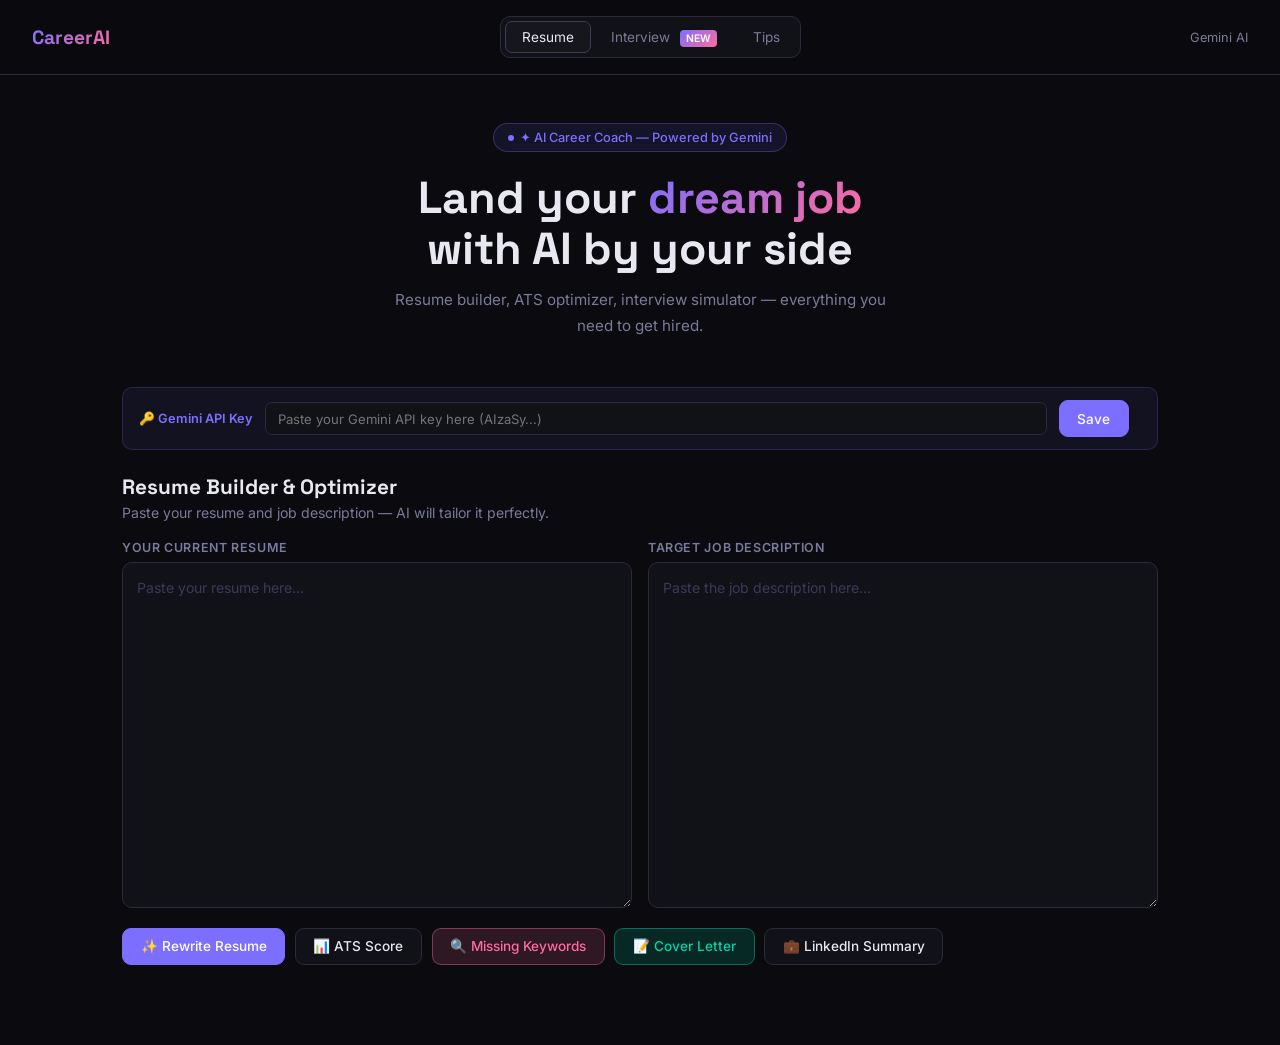
==== index.html @ 5159bd65 "Switch to llama 3.3 70b free" ====
<!DOCTYPE html>
<html lang="en">
<head>
<meta charset="UTF-8"/>
<meta name="viewport" content="width=device-width, initial-scale=1.0"/>
<title>CareerAI — Resume & Interview Coach</title>
<link href="https://fonts.googleapis.com/css2?family=Inter:wght@300;400;500;600;700&family=Space+Grotesk:wght@500;700&display=swap" rel="stylesheet"/>
<style>
:root{--bg:#0a0a0f;--surface:#111118;--card:#16161f;--border:#2a2a3a;--border-bright:#3d3d55;--accent:#7c6fff;--accent2:#ff6b9d;--accent3:#00d4aa;--text:#e8e8f0;--muted:#7a7a9a;--dim:#3a3a5a}
*{box-sizing:border-box;margin:0;padding:0}
body{font-family:'Inter',sans-serif;background:var(--bg);color:var(--text);min-height:100vh}
nav{display:flex;align-items:center;justify-content:space-between;padding:1rem 2rem;border-bottom:1px solid var(--border);position:sticky;top:0;background:rgba(10,10,15,0.95);backdrop-filter:blur(12px);z-index:100}
.logo{font-family:'Space Grotesk',sans-serif;font-size:1.2rem;font-weight:700;background:linear-gradient(135deg,var(--accent),var(--accent2));-webkit-background-clip:text;-webkit-text-fill-color:transparent}
.nav-tabs{display:flex;gap:4px;background:var(--surface);border:1px solid var(--border);border-radius:10px;padding:4px}
.nav-tab{padding:.45rem 1rem;border-radius:7px;border:none;background:transparent;color:var(--muted);font-size:.85rem;cursor:pointer;transition:all .2s;font-family:'Inter',sans-serif}
.nav-tab.active{background:var(--card);color:var(--text);border:1px solid var(--border-bright)}
.badge{background:linear-gradient(135deg,var(--accent),var(--accent2));color:#fff;font-size:.65rem;padding:2px 6px;border-radius:4px;margin-left:6px;font-weight:600}
.hero{text-align:center;padding:3rem 2rem 1.5rem}
.hero-eyebrow{display:inline-flex;align-items:center;gap:6px;background:rgba(124,111,255,.1);border:1px solid rgba(124,111,255,.3);color:var(--accent);padding:6px 14px;border-radius:20px;font-size:.8rem;font-weight:500;margin-bottom:1.2rem}
.hero-eyebrow::before{content:'';width:6px;height:6px;background:var(--accent);border-radius:50%;animation:pulse 2s infinite}
@keyframes pulse{0%,100%{opacity:1}50%{opacity:.3}}
.hero h1{font-family:'Space Grotesk',sans-serif;font-size:clamp(1.8rem,4vw,2.8rem);font-weight:700;line-height:1.15;margin-bottom:.8rem}
.hero h1 span{background:linear-gradient(135deg,var(--accent),var(--accent2));-webkit-background-clip:text;-webkit-text-fill-color:transparent}
.hero p{color:var(--muted);font-size:.95rem;max-width:500px;margin:0 auto 1.5rem;line-height:1.7}
.page{display:none;padding:0 2rem 4rem;max-width:1100px;margin:0 auto}
.page.active{display:block}
.section-header{margin-bottom:1.2rem}
.section-header h2{font-family:'Space Grotesk',sans-serif;font-size:1.3rem;font-weight:700;margin-bottom:.25rem}
.section-header p{color:var(--muted);font-size:.88rem}
.api-bar{background:rgba(124,111,255,.08);border:1px solid rgba(124,111,255,.2);border-radius:10px;padding:.75rem 1rem;display:flex;align-items:center;gap:.75rem;margin-bottom:1.5rem;flex-wrap:wrap}
.api-bar label{font-size:.8rem;color:var(--accent);font-weight:600;white-space:nowrap}
.api-bar input{flex:1;min-width:200px;background:var(--surface);border:1px solid var(--border);border-radius:7px;color:var(--text);padding:.45rem .75rem;font-size:.82rem;font-family:'Inter',sans-serif;outline:none}
.api-bar input:focus{border-color:var(--accent)}
.two-col{display:grid;grid-template-columns:1fr 1fr;gap:1rem;margin-bottom:1rem}
@media(max-width:700px){.two-col{grid-template-columns:1fr}}
label.fl{display:block;font-size:.78rem;font-weight:600;color:var(--muted);margin-bottom:.4rem;text-transform:uppercase;letter-spacing:.05em}
textarea,input[type=text]{width:100%;background:var(--surface);border:1px solid var(--border);border-radius:10px;color:var(--text);font-family:'Inter',sans-serif;font-size:.88rem;padding:.9rem;resize:vertical;outline:none;transition:border .2s;line-height:1.6}
textarea:focus,input[type=text]:focus{border-color:var(--accent)}
textarea::placeholder{color:var(--dim)}
.action-row{display:flex;flex-wrap:wrap;gap:.6rem;margin:1rem 0}
.btn{display:inline-flex;align-items:center;gap:6px;padding:.6rem 1.1rem;border-radius:9px;border:1px solid var(--border);background:var(--surface);color:var(--text);font-size:.85rem;font-weight:500;cursor:pointer;transition:all .2s;font-family:'Inter',sans-serif}
.btn:hover{border-color:var(--border-bright);background:var(--card)}
.btn.primary{background:var(--accent);border-color:var(--accent);color:#fff}
.btn.primary:hover{opacity:.85}
.btn.pink{background:rgba(255,107,157,.15);border-color:rgba(255,107,157,.4);color:var(--accent2)}
.btn.teal{background:rgba(0,212,170,.15);border-color:rgba(0,212,170,.4);color:var(--accent3)}
.output-box{background:var(--surface);border:1px solid var(--border);border-radius:12px;padding:1.25rem;margin-top:1rem;display:none}
.output-box.show{display:block}
.output-header{display:flex;align-items:center;justify-content:space-between;margin-bottom:1rem}
.output-title{font-weight:600;font-size:.95rem;display:flex;align-items:center;gap:8px}
.dot{width:8px;height:8px;border-radius:50%;background:var(--accent3);animation:pulse 2s infinite;display:inline-block}
.output-content{font-size:.88rem;line-height:1.8;color:var(--text);white-space:pre-wrap}
.score-section{display:flex;gap:1.5rem;align-items:flex-start;flex-wrap:wrap}
.score-ring{width:100px;height:100px;border-radius:50%;display:flex;align-items:center;justify-content:center;font-family:'Space Grotesk',sans-serif;font-size:1.8rem;font-weight:700;border:3px solid var(--dim)}
.score-ring.good{border-color:var(--accent3);color:var(--accent3)}
.score-ring.mid{border-color:#fa0;color:#fa0}
.score-ring.low{border-color:var(--accent2);color:var(--accent2)}
.chip-grid{display:flex;flex-wrap:wrap;gap:6px;margin-top:.5rem}
.chip{padding:4px 10px;border-radius:6px;font-size:.78rem;font-weight:500;background:rgba(255,107,157,.1);border:1px solid rgba(255,107,157,.3);color:var(--accent2)}
.loading{display:none;align-items:center;gap:10px;color:var(--muted);font-size:.88rem;padding:1rem 0}
.loading.show{display:flex}
.spinner{width:18px;height:18px;border:2px solid var(--border);border-top-color:var(--accent);border-radius:50%;animation:spin .7s linear infinite}
@keyframes spin{to{transform:rotate(360deg)}}
.interview-grid{display:grid;grid-template-columns:1fr 1fr;gap:1rem}
@media(max-width:700px){.interview-grid{grid-template-columns:1fr}}
.question-card{background:var(--card);border:1px solid var(--border);border-radius:14px;padding:1.25rem;cursor:pointer;transition:all .2s}
.question-card:hover{border-color:var(--accent);transform:translateY(-2px)}
.q-number{font-size:.75rem;color:var(--accent);font-weight:600;margin-bottom:.5rem}
.q-text{font-size:.9rem;line-height:1.5;font-weight:500}
.q-cat{display:inline-block;margin-top:.75rem;font-size:.72rem;padding:3px 8px;border-radius:5px;background:rgba(124,111,255,.1);color:var(--accent)}
.modal-overlay{display:none;position:fixed;inset:0;background:rgba(0,0,0,.7);backdrop-filter:blur(4px);z-index:200;align-items:center;justify-content:center;padding:1rem}
.modal-overlay.show{display:flex}
.modal{background:var(--card);border:1px solid var(--border-bright);border-radius:18px;padding:2rem;max-width:640px;width:100%;max-height:90vh;overflow-y:auto}
.modal-q{font-family:'Space Grotesk',sans-serif;font-size:1.1rem;font-weight:600;margin-bottom:1.25rem;line-height:1.4}
.modal-close{float:right;background:none;border:none;color:var(--muted);font-size:1.2rem;cursor:pointer}
.timer{font-family:'Space Grotesk',sans-serif;font-size:2rem;font-weight:700;color:var(--accent);text-align:center;margin:.5rem 0 1rem}
.tips-grid{display:grid;grid-template-columns:repeat(auto-fit,minmax(220px,1fr));gap:.75rem;margin-top:1rem}
.tip-card{background:var(--card);border:1px solid var(--border);border-radius:12px;padding:1rem}
.tip-icon{font-size:1.3rem;margin-bottom:.5rem}
.tip-title{font-size:.85rem;font-weight:600;margin-bottom:.3rem}
.tip-text{font-size:.8rem;color:var(--muted);line-height:1.5}
.toast{position:fixed;bottom:2rem;right:2rem;background:var(--card);border:1px solid var(--accent3);color:var(--accent3);padding:.75rem 1.25rem;border-radius:10px;font-size:.85rem;font-weight:500;z-index:999;transform:translateY(100px);opacity:0;transition:all .3s}
.toast.show{transform:translateY(0);opacity:1}
</style>
</head>
<body>

<nav>
  <div class="logo">CareerAI</div>
  <div class="nav-tabs">
    <button class="nav-tab active" onclick="showPage('resume',this)">Resume</button>
    <button class="nav-tab" onclick="showPage('interview',this)">Interview <span class="badge">NEW</span></button>
    <button class="nav-tab" onclick="showPage('tips',this)">Tips</button>
  </div>
  <div style="font-size:.8rem;color:var(--muted)">Gemini AI</div>
</nav>

<div class="hero">
  <div class="hero-eyebrow">✦ AI Career Coach — Powered by Gemini</div>
  <h1>Land your <span>dream job</span><br>with AI by your side</h1>
  <p>Resume builder, ATS optimizer, interview simulator — everything you need to get hired.</p>
</div>

<div style="max-width:1100px;margin:0 auto;padding:0 2rem">
  <div class="api-bar">
    <label>🔑 Gemini API Key</label>
    <input type="password" id="apikey" placeholder="Paste your Gemini API key here (AIzaSy...)"/>
    <button class="btn primary" onclick="saveKey()">Save</button>
    <span id="key-status" style="font-size:.8rem;color:var(--muted)"></span>
  </div>
</div>

<!-- RESUME PAGE -->
<div class="page active" id="page-resume">
  <div class="section-header">
    <h2>Resume Builder & Optimizer</h2>
    <p>Paste your resume and job description — AI will tailor it perfectly.</p>
  </div>
  <div class="two-col">
    <div>
      <label class="fl">Your Current Resume</label>
      <textarea id="resume" rows="14" placeholder="Paste your resume here..."></textarea>
    </div>
    <div>
      <label class="fl">Target Job Description</label>
      <textarea id="job" rows="14" placeholder="Paste the job description here..."></textarea>
    </div>
  </div>
  <div class="action-row">
    <button class="btn primary" onclick="runAI('rewrite')">✨ Rewrite Resume</button>
    <button class="btn" onclick="runAI('score')">📊 ATS Score</button>
    <button class="btn pink" onclick="runAI('keywords')">🔍 Missing Keywords</button>
    <button class="btn teal" onclick="runAI('cover')">📝 Cover Letter</button>
    <button class="btn" onclick="runAI('linkedin')">💼 LinkedIn Summary</button>
  </div>
  <div class="loading" id="resume-loading"><div class="spinner"></div><span>Gemini AI is analyzing...</span></div>
  <div class="output-box" id="resume-output">
    <div class="output-header">
      <div class="output-title"><div class="dot"></div><span id="output-title-text">Result</span></div>
      <button class="btn" onclick="copyText('output-content')" style="padding:.4rem .8rem;font-size:.78rem">Copy</button>
    </div>
    <div id="ats-score-section" style="display:none;margin-bottom:1rem">
      <div class="score-section">
        <div style="text-align:center">
          <div class="score-ring" id="score-ring">--</div>
          <div style="font-size:.75rem;color:var(--muted);margin-top:6px">ATS Score</div>
        </div>
        <div style="flex:1" id="score-details"></div>
      </div>
    </div>
    <div id="keyword-section" style="display:none;margin-bottom:1rem">
      <div style="font-size:.82rem;color:var(--muted);margin-bottom:.5rem">Missing keywords:</div>
      <div class="chip-grid" id="keyword-chips"></div>
    </div>
    <div class="output-content" id="output-content"></div>
  </div>
</div>

<!-- INTERVIEW PAGE -->
<div class="page" id="page-interview">
  <div class="section-header">
    <h2>AI Interview Coach</h2>
    <p>Practice with real questions. Get AI feedback on your answers.</p>
  </div>
  <div style="display:flex;gap:.6rem;flex-wrap:wrap;margin-bottom:1.2rem">
    <button class="btn primary" onclick="loadQ('general')">💬 General HR</button>
    <button class="btn" onclick="loadQ('behavioral')">🧠 Behavioral</button>
    <button class="btn pink" onclick="loadQ('technical')">⚙️ Technical</button>
    <button class="btn teal" onclick="loadQ('leadership')">🚀 Leadership</button>
    <button class="btn" onclick="loadQ('custom')">✏️ Custom Role</button>
  </div>
  <div id="custom-box" style="display:none;margin-bottom:1rem">
    <label class="fl">Your target role</label>
    <div style="display:flex;gap:.6rem">
      <input type="text" id="custom-role" placeholder="e.g. Frontend Developer at Google"/>
      <button class="btn primary" onclick="genCustomQ()">Generate</button>
    </div>
  </div>
  <div class="loading" id="interview-loading"><div class="spinner"></div><span>Generating questions...</span></div>
  <div class="interview-grid" id="questions-grid"></div>
</div>

<!-- TIPS PAGE -->
<div class="page" id="page-tips">
  <div class="section-header">
    <h2>Interview Preparation Guide</h2>
    <p>Body language, answering techniques, and mindset tips.</p>
  </div>
  <div class="tips-grid">
    <div class="tip-card"><div class="tip-icon">🪑</div><div class="tip-title">Sitting posture</div><div class="tip-text">Sit straight, lean slightly forward. Feet flat on floor. Don't cross arms — it signals defensiveness.</div></div>
    <div class="tip-card"><div class="tip-icon">👁️</div><div class="tip-title">Eye contact</div><div class="tip-text">Natural eye contact — not staring. For video calls, look at the camera. Blink normally.</div></div>
    <div class="tip-card"><div class="tip-icon">🗣️</div><div class="tip-title">STAR method</div><div class="tip-text">Situation → Task → Action → Result. Always end with a measurable result you achieved.</div></div>
    <div class="tip-card"><div class="tip-icon">⏸️</div><div class="tip-title">Pause before answering</div><div class="tip-text">"Let me think for a moment" shows thoughtfulness. A 3-second pause is perfectly fine.</div></div>
    <div class="tip-card"><div class="tip-icon">😊</div><div class="tip-title">Smile naturally</div><div class="tip-text">A genuine smile builds rapport instantly. Think of something you're excited about in the role.</div></div>
    <div class="tip-card"><div class="tip-icon">🎯</div><div class="tip-title">Research the company</div><div class="tip-text">Know their mission, recent news, products. Mention something specific — shows genuine interest.</div></div>
    <div class="tip-card"><div class="tip-icon">❓</div><div class="tip-title">Ask smart questions</div><div class="tip-text">"What does success look like in 90 days?" Always prepare 2-3 questions to ask them.</div></div>
    <div class="tip-card"><div class="tip-icon">💻</div><div class="tip-title">Video interview setup</div><div class="tip-text">Camera at eye level. Light in front. Clean background. Test audio 10 mins before.</div></div>
    <div class="tip-card"><div class="tip-icon">🎙️</div><div class="tip-title">Voice & pace</div><div class="tip-text">Speak 20% slower than you think. Clear, measured speech sounds more confident than rushing.</div></div>
  </div>
  <div style="margin-top:2rem">
    <div class="section-header"><h2>Practice with AI</h2><p>Type your answer — get coaching feedback.</p></div>
    <label class="fl">Your answer to practice</label>
    <textarea id="practice-answer" rows="5" placeholder="Type what you would say for any interview question..."></textarea>
    <div class="action-row">
      <button class="btn primary" onclick="runCoach()">🎯 Get AI Coaching</button>
    </div>
    <div class="loading" id="tips-loading"><div class="spinner"></div><span>Analyzing your answer...</span></div>
    <div class="output-box" id="tips-output">
      <div class="output-header">
        <div class="output-title"><div class="dot"></div>Coaching Feedback</div>
        <button class="btn" onclick="copyText('tips-content')" style="padding:.4rem .8rem;font-size:.78rem">Copy</button>
      </div>
      <div class="output-content" id="tips-content"></div>
    </div>
  </div>
</div>

<!-- MODAL -->
<div class="modal-overlay" id="modal">
  <div class="modal">
    <button class="modal-close" onclick="closeModal()">✕</button>
    <div style="font-size:.75rem;color:var(--accent);font-weight:600;margin-bottom:.75rem" id="modal-cat">HR</div>
    <div class="modal-q" id="modal-q">Question</div>
    <div style="display:flex;align-items:center;justify-content:space-between;margin-bottom:.75rem">
      <div style="font-size:.8rem;color:var(--muted)">Time</div>
      <div class="timer" id="timer">0:00</div>
      <button class="btn" onclick="startTimer()" id="timer-btn">▶ Start</button>
    </div>
    <label class="fl">Your answer</label>
    <textarea id="modal-answer" rows="6" placeholder="Type your answer here..."></textarea>
    <div class="action-row">
      <button class="btn primary" onclick="getModalFeedback()">🤖 Get AI Feedback</button>
      <button class="btn" onclick="closeModal()">Skip</button>
    </div>
    <div class="loading" id="modal-loading"><div class="spinner"></div><span>Evaluating...</span></div>
    <div class="output-box" id="modal-output">
      <div class="output-title" style="margin-bottom:.75rem"><div class="dot"></div> AI Feedback</div>
      <div class="output-content" id="modal-content"></div>
    </div>
  </div>
</div>

<div class="toast" id="toast"></div>

<script>
// ====== CONFIG ======
const OPENROUTER_URL = "https://openrouter.ai/api/v1/chat/completions";

// ====== KEY MANAGEMENT ======
function getKey(){
  return document.getElementById('apikey').value.trim() || localStorage.getItem('or_key') || '';
}
function saveKey(){
  const k = document.getElementById('apikey').value.trim();
  if(!k){ alert('Please paste your OpenRouter API key first!'); return; }
  localStorage.setItem('or_key', k);
  document.getElementById('key-status').textContent = '✅ Key saved!';
  setTimeout(()=>document.getElementById('key-status').textContent='',3000);
  showToast('API key saved!');
}
window.onload = ()=>{
  const k = localStorage.getItem('or_key');
  if(k){ document.getElementById('apikey').value = k; document.getElementById('key-status').textContent = '✅ Key loaded'; }
};

// ====== OPENROUTER API CALL ======
async function callGemini(prompt){
  const key = getKey();
  if(!key){ alert('Please paste your OpenRouter API key and click Save!'); return null; }
  try{
    const res = await fetch(OPENROUTER_URL, {
      method:'POST',
      headers:{
        'Content-Type':'application/json',
        'Authorization':'Bearer ' + key,
        'HTTP-Referer':'https://punit848.github.io/ai-resume-developer/',
        'X-Title':'CareerAI Resume Developer'
      },
      body: JSON.stringify({
        model: 'meta-llama/llama-3.3-70b-instruct:free',
        messages:[{ role:'user', content: prompt }]
      })
    });
    const data = await res.json();
    if(data.error){ alert('API Error: ' + data.error.message); return null; }
    return data.choices?.[0]?.message?.content || 'No response.';
  } catch(e){
    alert('Network error: ' + e.message);
    return null;
  }
}

// ====== PROMPTS ======
const P = {
  rewrite:(r,j)=>`You are an elite resume writer. Rewrite this resume tailored for the job. Use strong action verbs, quantify achievements, ensure ATS compatibility. Keep facts true.\n\nJOB:\n${j}\n\nRESUME:\n${r}\n\nReturn only the polished resume.`,
  score:(r,j)=>`You are an ATS expert. Score this resume 0-100 for this job. First line must be exactly "SCORE: XX". Then list strengths and gaps as bullet points.\n\nJOB:\n${j}\n\nRESUME:\n${r}`,
  keywords:(r,j)=>`List keywords from the job description MISSING from this resume. Each on its own line starting with "- ".\n\nJOB:\n${j}\n\nRESUME:\n${r}`,
  cover:(r,j)=>`Write a compelling 3-paragraph cover letter for this role. Be specific and genuine.\n\nJOB:\n${j}\n\nRESUME:\n${r}`,
  linkedin:(r,j)=>`Write a LinkedIn About section for this person. Max 300 words. First-person, professional.\n\nROLE:\n${j}\n\nRESUME:\n${r}`,
  coach:(a)=>`You are an expert interview coach. Analyze this answer. Give: what was strong, what to improve, STAR structure feedback, and a better sample answer.\n\nANSWER:\n${a}`,
  feedback:(q,a)=>`You are a senior hiring manager. Evaluate this answer.\n\nQUESTION: ${q}\nANSWER: ${a}\n\nGive: 1) Score /10  2) Strengths  3) Improvements  4) Better version of the answer.`,
  genQ:(role)=>`Generate 6 interview questions for: ${role}\nFormat each as:\nQ: [question]\nCAT: [Behavioral/Technical/HR/Leadership]`
};

// ====== RESUME ACTIONS ======
async function runAI(mode){
  const resume = document.getElementById('resume').value.trim();
  const job = document.getElementById('job').value.trim();
  if(!resume||!job){ alert('Please fill in both your resume and job description!'); return; }

  document.getElementById('resume-loading').classList.add('show');
  document.getElementById('resume-output').classList.remove('show');

  const result = await callGemini(P[mode](resume,job));
  document.getElementById('resume-loading').classList.remove('show');
  if(!result) return;

  const titles={rewrite:'✨ Rewritten Resume',score:'📊 ATS Score',keywords:'🔍 Missing Keywords',cover:'📝 Cover Letter',linkedin:'💼 LinkedIn Summary'};
  document.getElementById('output-title-text').textContent = titles[mode];
  document.getElementById('ats-score-section').style.display='none';
  document.getElementById('keyword-section').style.display='none';

  if(mode==='score'){
    const m=result.match(/SCORE:\s*(\d+)/i);
    if(m){
      const s=parseInt(m[1]);
      const ring=document.getElementById('score-ring');
      ring.textContent=s;
      ring.className='score-ring '+(s>=70?'good':s>=50?'mid':'low');
      document.getElementById('ats-score-section').style.display='block';
      document.getElementById('output-content').textContent=result.replace(/SCORE:\s*\d+\n?/i,'').trim();
    } else { document.getElementById('output-content').textContent=result; }
  } else if(mode==='keywords'){
    const kw=result.match(/^-\s+.+/gm)?.map(k=>k.replace(/^-\s+/,''))||[];
    if(kw.length){
      document.getElementById('keyword-chips').innerHTML=kw.map(k=>`<span class="chip">${k}</span>`).join('');
      document.getElementById('keyword-section').style.display='block';
    }
    document.getElementById('output-content').textContent=result;
  } else {
    document.getElementById('output-content').textContent=result;
  }
  document.getElementById('resume-output').classList.add('show');
  document.getElementById('resume-output').scrollIntoView({behavior:'smooth',block:'nearest'});
}

async function runCoach(){
  const ans=document.getElementById('practice-answer').value.trim();
  if(!ans){ alert('Please type an answer first!'); return; }
  document.getElementById('tips-loading').classList.add('show');
  const result=await callGemini(P.coach(ans));
  document.getElementById('tips-loading').classList.remove('show');
  if(!result) return;
  document.getElementById('tips-content').textContent=result;
  document.getElementById('tips-output').classList.add('show');
}

// ====== INTERVIEW ======
const QS={
  general:[{q:"Tell me about yourself.",c:"HR"},{q:"Why do you want to work here?",c:"HR"},{q:"What are your greatest strengths?",c:"HR"},{q:"What is your biggest weakness?",c:"HR"},{q:"Where do you see yourself in 5 years?",c:"HR"},{q:"Why are you leaving your current job?",c:"HR"}],
  behavioral:[{q:"Tell me about a time you handled a difficult coworker.",c:"Behavioral"},{q:"Describe a time you failed and what you learned.",c:"Behavioral"},{q:"Give an example of when you went above and beyond.",c:"Behavioral"},{q:"Tell me about meeting a tight deadline.",c:"Behavioral"},{q:"Describe a conflict with your manager and how you resolved it.",c:"Behavioral"},{q:"Tell me about a time you learned something quickly.",c:"Behavioral"}],
  technical:[{q:"Explain a complex technical concept to a non-technical person.",c:"Technical"},{q:"How do you stay updated with technology trends?",c:"Technical"},{q:"Describe your debugging process when something breaks in production.",c:"Technical"},{q:"How do you approach code reviews?",c:"Technical"},{q:"Tell me about a technical project you're most proud of.",c:"Technical"},{q:"How do you handle technical debt?",c:"Technical"}],
  leadership:[{q:"Tell me about leading a team through a difficult situation.",c:"Leadership"},{q:"How do you motivate underperforming team members?",c:"Leadership"},{q:"Describe your leadership style.",c:"Leadership"},{q:"How do you handle disagreements within your team?",c:"Leadership"}]
};

function loadQ(type){
  document.getElementById('custom-box').style.display = type==='custom'?'block':'none';
  if(type!=='custom') renderQ(QS[type]||[]);
}

async function genCustomQ(){
  const role=document.getElementById('custom-role').value.trim();
  if(!role){ alert('Please enter a role!'); return; }
  document.getElementById('interview-loading').classList.add('show');
  const result=await callGemini(P.genQ(role));
  document.getElementById('interview-loading').classList.remove('show');
  if(!result) return;
  const qs=[];
  let cq='',cc='';
  for(const line of result.split('\n')){
    if(line.startsWith('Q:')) cq=line.replace('Q:','').trim();
    if(line.startsWith('CAT:')){ cc=line.replace('CAT:','').trim(); if(cq){qs.push({q:cq,c:cc});cq='';} }
  }
  renderQ(qs.length?qs:[{q:result,c:role}]);
}

function renderQ(qs){
  document.getElementById('questions-grid').innerHTML=qs.map((x,i)=>`
    <div class="question-card" onclick="openModal('${x.c}','${x.q.replace(/'/g,"\\'")}')">
      <div class="q-number">Question ${i+1}</div>
      <div class="q-text">${x.q}</div>
      <div class="q-cat">${x.c}</div>
    </div>`).join('');
}

// ====== MODAL ======
let curQ='', timerInt=null, timerSec=0;
function openModal(cat,q){
  curQ=q;
  document.getElementById('modal-cat').textContent=cat.toUpperCase();
  document.getElementById('modal-q').textContent=q;
  document.getElementById('modal-answer').value='';
  document.getElementById('modal-output').classList.remove('show');
  document.getElementById('modal').classList.add('show');
  clearInterval(timerInt); timerSec=0;
  document.getElementById('timer').textContent='0:00';
  document.getElementById('timer-btn').textContent='▶ Start';
}
function closeModal(){ document.getElementById('modal').classList.remove('show'); clearInterval(timerInt); }
function startTimer(){
  clearInterval(timerInt); timerSec=0;
  document.getElementById('timer-btn').textContent='⏸ Reset';
  timerInt=setInterval(()=>{ timerSec++; const m=Math.floor(timerSec/60),s=timerSec%60; document.getElementById('timer').textContent=`${m}:${s.toString().padStart(2,'0')}`; },1000);
}
async function getModalFeedback(){
  const ans=document.getElementById('modal-answer').value.trim();
  if(!ans){ alert('Please type your answer first!'); return; }
  document.getElementById('modal-loading').classList.add('show');
  const result=await callGemini(P.feedback(curQ,ans));
  document.getElementById('modal-loading').classList.remove('show');
  if(!result) return;
  document.getElementById('modal-content').textContent=result;
  document.getElementById('modal-output').classList.add('show');
}

// ====== UTILS ======
function showPage(name,el){
  document.querySelectorAll('.page').forEach(p=>p.classList.remove('active'));
  document.querySelectorAll('.nav-tab').forEach(t=>t.classList.remove('active'));
  document.getElementById('page-'+name).classList.add('active');
  el.classList.add('active');
}
function copyText(id){ navigator.clipboard.writeText(document.getElementById(id).textContent); showToast('Copied!'); }
function showToast(msg){ const t=document.getElementById('toast'); t.textContent=msg; t.classList.add('show'); setTimeout(()=>t.classList.remove('show'),2500); }
</script>
</body>
</html>
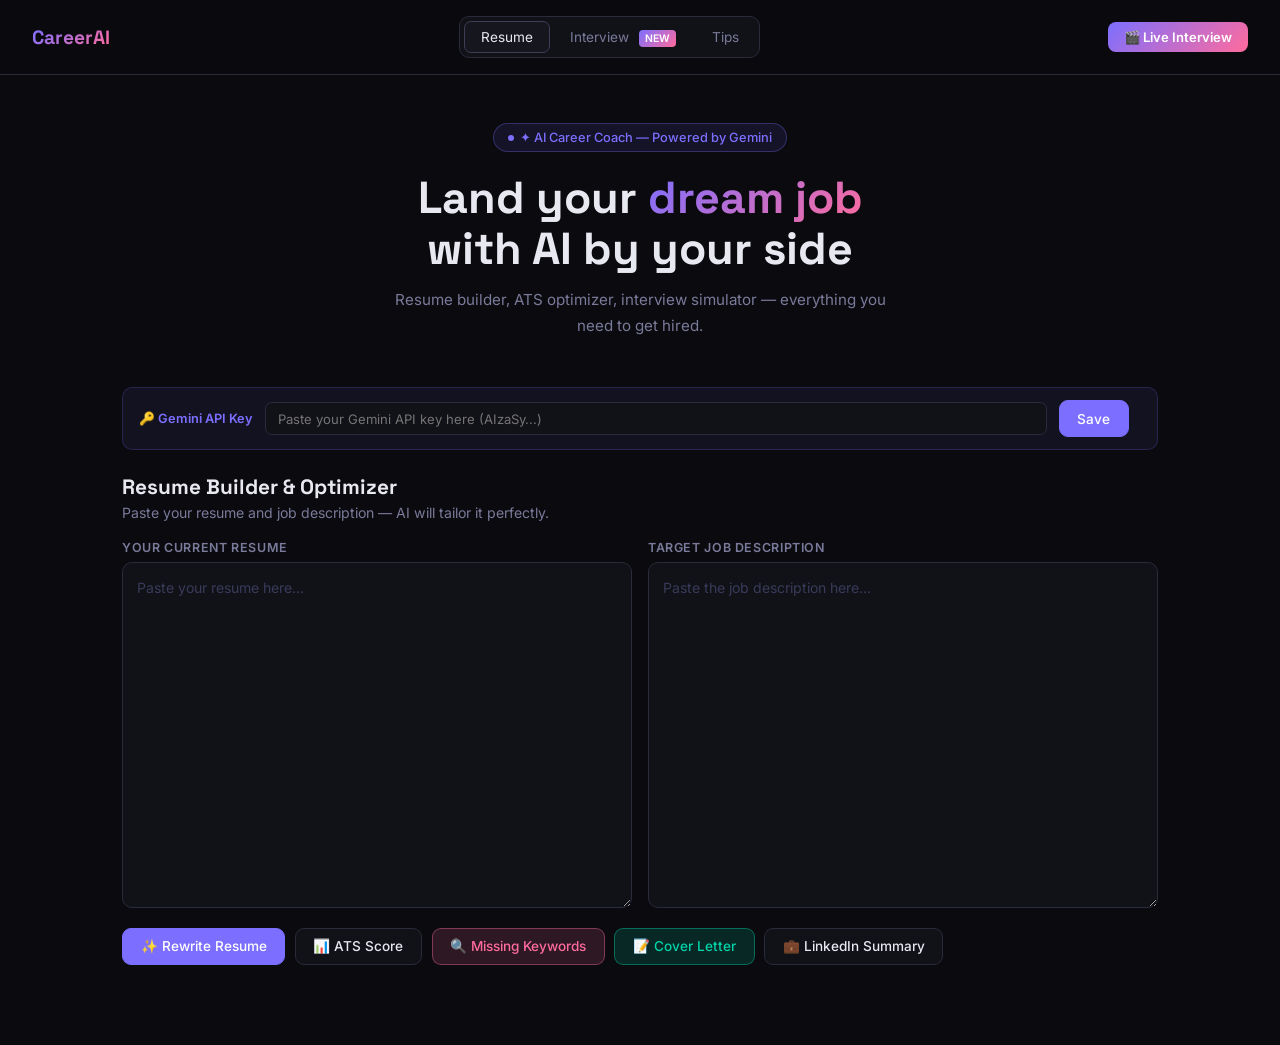
==== commit f1516ace: "Add live interview button" ====
--- a/index.html
+++ b/index.html
@@ -92,7 +92,7 @@
     <button class="nav-tab" onclick="showPage('interview',this)">Interview <span class="badge">NEW</span></button>
     <button class="nav-tab" onclick="showPage('tips',this)">Tips</button>
   </div>
-  <div style="font-size:.8rem;color:var(--muted)">Gemini AI</div>
+  <a href="interview.html" style="background:linear-gradient(135deg,#7c6fff,#ff6b9d);color:white;padding:.45rem 1rem;border-radius:8px;font-size:.82rem;font-weight:600;text-decoration:none">🎬 Live Interview</a>
 </nav>
 
 <div class="hero">
@@ -227,9 +227,13 @@
       <button class="btn" onclick="startTimer()" id="timer-btn">▶ Start</button>
     </div>
     <label class="fl">Your answer</label>
-    <textarea id="modal-answer" rows="6" placeholder="Type your answer here..."></textarea>
+    <div style="display:flex;align-items:center;gap:.75rem;margin-bottom:.5rem">
+      <button id="modal-mic-btn" onclick="toggleModalMic()" style="width:44px;height:44px;border-radius:50%;border:2px solid var(--border);background:var(--surface);font-size:1.2rem;cursor:pointer;flex-shrink:0;transition:all .2s">🎤</button>
+      <div style="font-size:.78rem;color:var(--muted)" id="modal-mic-label">Click mic to speak</div>
+    </div>
+    <textarea id="modal-answer" rows="5" placeholder="Speak or type your answer here..."></textarea>
     <div class="action-row">
-      <button class="btn primary" onclick="getModalFeedback()">🤖 Get AI Feedback</button>
+      <button class="btn primary" onclick="stopModalMic();getModalFeedback()">🤖 Get AI Feedback</button>
       <button class="btn" onclick="closeModal()">Skip</button>
     </div>
     <div class="loading" id="modal-loading"><div class="spinner"></div><span>Evaluating...</span></div>
@@ -277,7 +281,7 @@
         'X-Title':'CareerAI Resume Developer'
       },
       body: JSON.stringify({
-        model: 'meta-llama/llama-3.3-70b-instruct:free',
+        model: 'meta-llama/llama-3.3-8b-instruct:free',
         messages:[{ role:'user', content: prompt }]
       })
     });
@@ -424,6 +428,39 @@
 }
 
 // ====== UTILS ======
+// Modal mic
+let modalRec=null,modalListening=false,modalTranscript='';
+function toggleModalMic(){modalListening?stopModalMic():startModalMic();}
+function startModalMic(){
+  if(!('webkitSpeechRecognition' in window)&&!('SpeechRecognition' in window)){showToast('Speech not supported');return;}
+  const SR=window.SpeechRecognition||window.webkitSpeechRecognition;
+  modalRec=new SR();modalRec.continuous=true;modalRec.interimResults=true;modalRec.lang='en-US';
+  modalTranscript='';
+  modalRec.onresult=e=>{
+    let fin='',int='';
+    for(let i=e.resultIndex;i<e.results.length;i++){
+      if(e.results[i].isFinal)fin+=e.results[i][0].transcript+' ';
+      else int+=e.results[i][0].transcript;
+    }
+    modalTranscript+=fin;
+    document.getElementById('modal-answer').value=modalTranscript+int;
+  };
+  modalRec.onerror=()=>stopModalMic();
+  modalRec.start();
+  modalListening=true;
+  document.getElementById('modal-mic-btn').textContent='🔴';
+  document.getElementById('modal-mic-btn').style.borderColor='var(--accent2)';
+  document.getElementById('modal-mic-label').textContent='Recording... click to stop';
+  startTimer();
+}
+function stopModalMic(){
+  if(modalRec)modalRec.stop();
+  modalListening=false;
+  document.getElementById('modal-mic-btn').textContent='🎤';
+  document.getElementById('modal-mic-btn').style.borderColor='var(--border)';
+  document.getElementById('modal-mic-label').textContent='Click mic to speak';
+}
+
 function showPage(name,el){
   document.querySelectorAll('.page').forEach(p=>p.classList.remove('active'));
   document.querySelectorAll('.nav-tab').forEach(t=>t.classList.remove('active'));
